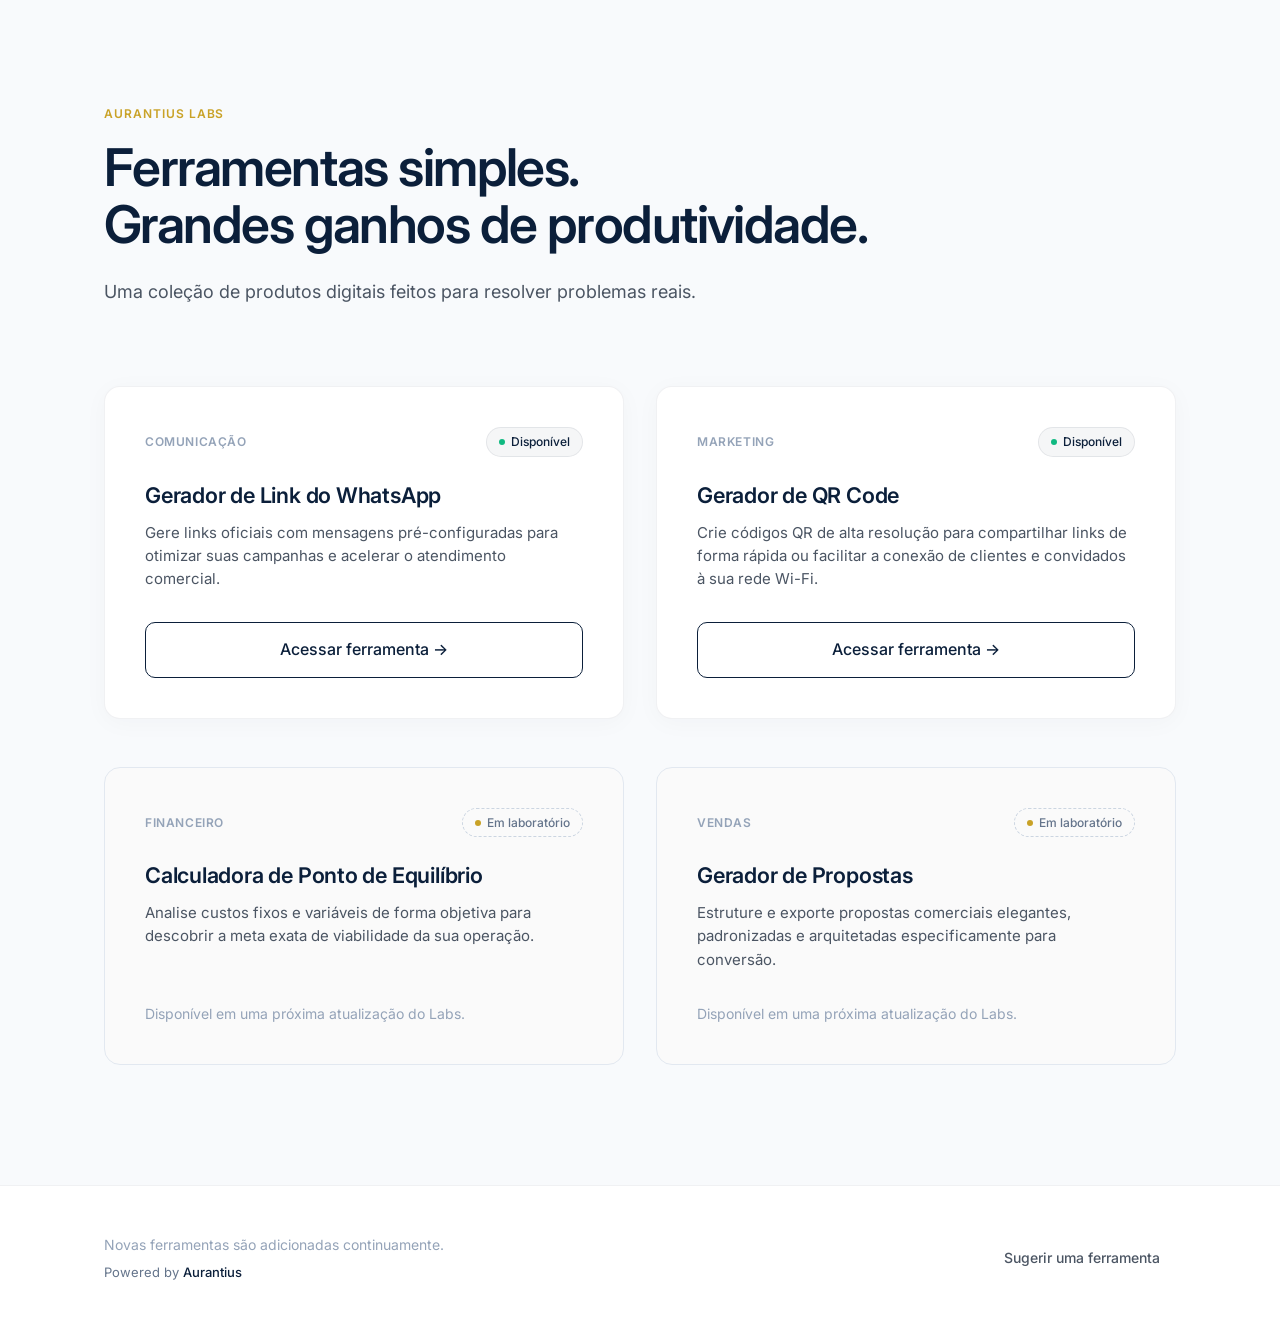
==== labs/index.html @ f9ce3b04 "feat: estrutura Aurantius Labs e novas ferramentas digitais Estruturação inicial do Aurantius Labs c" ====
<!DOCTYPE html>
<html lang="pt-BR">
<head>
    <meta charset="UTF-8">
    <meta name="viewport" content="width=device-width, initial-scale=1.0">
    
    <title>Aurantius Labs | Ecossistema de Ferramentas</title>
    <meta name="description" content="Uma coleção de produtos digitais desenvolvidos pela AURANTIUS. Soluções úteis, elegantes e focadas em resolver desafios reais.">
    
    <!-- Favicons -->
    <link rel="apple-touch-icon" sizes="180x180" href="../assets/images/apple-touch-icon.png">
    <link rel="icon" type="image/png" sizes="32x32" href="../assets/images/favicon-32x32.png">
    <link rel="icon" type="image/png" sizes="16x16" href="../assets/images/favicon-16x16.png">
    <link rel="manifest" href="../assets/images/site.webmanifest">
    
    <!-- Tipografia: Inter -->
    <link rel="preconnect" href="https://fonts.googleapis.com">
    <link rel="preconnect" href="https://fonts.gstatic.com" crossorigin>
    <link href="https://fonts.googleapis.com/css2?family=Inter:wght@400;500;600&display=swap" rel="stylesheet">
    
    <!-- CSS: Global e Local -->
    <link rel="stylesheet" href="../assets/css/global.css">
    <link rel="stylesheet" href="style.css">
</head>
<body class="labs-directory">

    <!-- CABEÇALHO DO LABS -->
    <header class="labs-header">
        <div class="container header-container">
            <span class="labs-badge" aria-label="Ambiente de desenvolvimento de produtos">Aurantius Labs</span>
            
            <h1 class="labs-title">
                Ferramentas simples.<br>
                Grandes ganhos de produtividade.
            </h1>
            
            <p class="labs-description">
                Uma coleção de produtos digitais feitos para resolver problemas reais.
            </p>
        </div>
    </header>

    <!-- ÁREA PRINCIPAL (Diretório) -->
    <main class="labs-main">
        <div class="container">
            
            <section class="tools-grid" aria-label="Catálogo de ferramentas do Aurantius Labs">
                
                <!-- CARD 1: Gerador de Link do WhatsApp (Disponível) -->
                <article class="tool-card is-available">
                    <header class="tool-header">
                        <span class="tool-category">Comunicação</span>
                        <span class="tool-status status-available">Disponível</span>
                    </header>
                    <div class="tool-body">
                        <h2 class="tool-name">Gerador de Link do WhatsApp</h2>
                        <p class="tool-desc">Gere links oficiais com mensagens pré-configuradas para otimizar suas campanhas e acelerar o atendimento comercial.</p>
                    </div>
                    <footer class="tool-footer">
                        <a href="gerador-link-whatsapp/" class="btn tool-action">Acessar ferramenta &rarr;</a>
                    </footer>
                </article>

                <!-- CARD 2: Gerador de QR Code (Disponível) -->
                <article class="tool-card is-available">
                    <header class="tool-header">
                        <span class="tool-category">Marketing</span>
                        <span class="tool-status status-available">Disponível</span>
                    </header>
                    <div class="tool-body">
                        <h2 class="tool-name">Gerador de QR Code</h2>
                        <p class="tool-desc">Crie códigos QR de alta resolução para compartilhar links de forma rápida ou facilitar a conexão de clientes e convidados à sua rede Wi-Fi.</p>
                    </div>
                    <footer class="tool-footer">
                        <a href="gerador-qrcode/" class="btn tool-action">Acessar ferramenta &rarr;</a>
                    </footer>
                </article>

                <!-- CARD 3: Calculadora de Ponto de Equilíbrio (Em laboratório) -->
                <article class="tool-card is-developing">
                    <header class="tool-header">
                        <span class="tool-category">Financeiro</span>
                        <span class="tool-status status-lab">Em laboratório</span>
                    </header>
                    <div class="tool-body">
                        <h2 class="tool-name">Calculadora de Ponto de Equilíbrio</h2>
                        <p class="tool-desc">Analise custos fixos e variáveis de forma objetiva para descobrir a meta exata de viabilidade da sua operação.</p>
                    </div>
                    <footer class="tool-footer">
                        <p class="tool-future-note">Disponível em uma próxima atualização do Labs.</p>
                    </footer>
                </article>

                <!-- CARD 4: Gerador de Propostas (Em laboratório) -->
                <article class="tool-card is-developing">
                    <header class="tool-header">
                        <span class="tool-category">Vendas</span>
                        <span class="tool-status status-lab">Em laboratório</span>
                    </header>
                    <div class="tool-body">
                        <h2 class="tool-name">Gerador de Propostas</h2>
                        <p class="tool-desc">Estruture e exporte propostas comerciais elegantes, padronizadas e arquitetadas especificamente para conversão.</p>
                    </div>
                    <footer class="tool-footer">
                        <p class="tool-future-note">Disponível em uma próxima atualização do Labs.</p>
                    </footer>
                </article>

            </section>

        </div>
    </main>

    <!-- RODAPÉ DO LABS -->
    <footer class="labs-footer">
        <div class="container footer-container">
            <div class="footer-info">
                <p class="footer-note">Novas ferramentas são adicionadas continuamente.</p>
                <span class="footer-signature">Powered by <a href="../index.html" class="signature-link">Aurantius</a></span>
            </div>
            <a href="mailto:converse@aurantius.com.br?subject=Sugestão de Ferramenta - Aurantius Labs" class="suggest-link">Sugerir uma ferramenta</a>
        </div>
    </footer>

    <!-- Script de Microinterações -->
    <script src="script.js" defer></script>
</body>
</html>
---- assets/css/global.css ----
/* =========================================
   VARIÁVEIS (Design System Premium)
========================================= */
:root {
    /* Cores */
    --primary: #0B1F3A;
    --accent: #C9A227;
    --background: #FFFFFF;
    --text-main: #111827;
    --text-muted: #4B5563;
    --border: rgba(11, 31, 58, 0.06); 
    --white: #FFFFFF;
    
    /* Espaçamentos & Layout */
    --container-width: 1120px;
    --section-padding: 160px 0; 
    
    /* Border Radius (Consistência matemática) */
    --radius-btn: 10px;
    --radius-card: 16px;
    --radius-capsule: 999px;
    --radius-panel: 32px; 
    
    /* Animações */
    --ease-out: cubic-bezier(0.16, 1, 0.3, 1); 
    --transition-fast: 180ms var(--ease-out);
    --transition-base: 250ms var(--ease-out);
    --transition-slow: 350ms var(--ease-out);
}

/* =========================================
   RESETS, TYPOGRAPHY & ANTI-ALIASING
========================================= */
* {
    margin: 0;
    padding: 0;
    box-sizing: border-box;
}

body {
    font-family: 'Inter', sans-serif;
    background-color: var(--background);
    color: var(--text-main);
    line-height: 1.6;
    -webkit-font-smoothing: antialiased;
    -moz-osx-font-smoothing: grayscale;
    text-rendering: optimizeLegibility;
}

.container {
    max-width: var(--container-width);
    margin: 0 auto;
    padding: 0 24px;
}

h1, h2, h3 {
    font-weight: 500;
    letter-spacing: -0.03em;
    line-height: 1.15;
}

h1 {
    font-size: 4.5rem;
    color: var(--white);
    margin-bottom: 24px;
}

h2 {
    font-size: 2.75rem;
    margin-bottom: 24px;
    color: var(--primary);
}

h3 {
    font-size: 1.25rem;
    color: var(--primary);
}

p {
    color: var(--text-muted);
    font-size: 1.125rem;
    margin-bottom: 0; 
}

a {
    text-decoration: none;
    color: inherit;
    transition: color var(--transition-base);
}

/* =========================================
   BOTÕES (Engenharia Premium)
========================================= */
.btn {
    display: inline-flex;
    align-items: center;
    justify-content: center;
    gap: 12px;
    padding: 14px 28px;
    border-radius: var(--radius-btn);
    font-weight: 500;
    font-size: 1rem;
    cursor: pointer;
    transition: transform var(--transition-fast), box-shadow var(--transition-fast), background var(--transition-fast);
    border: 1px solid transparent;
    user-select: none;
}

.btn-primary {
    background: linear-gradient(180deg, var(--accent) 0%, #BA9522 100%);
    color: var(--primary);
    box-shadow: 0 2px 10px rgba(201, 162, 39, 0.15), inset 0 1px 0 rgba(255, 255, 255, 0.25);
}

.btn-primary:hover {
    background: linear-gradient(180deg, #D4B03B 0%, var(--accent) 100%);
    transform: translateY(-2px);
    box-shadow: 0 8px 24px rgba(201, 162, 39, 0.25), inset 0 1px 0 rgba(255, 255, 255, 0.4);
}

.btn-outline {
    border-color: rgba(255, 255, 255, 0.15);
    color: var(--white);
}

.btn-outline:hover {
    background-color: rgba(255, 255, 255, 0.06);
}

.icon-small {
    width: 18px;
    height: 18px;
}

/* =========================================
   SEÇÕES, GRID & DIVISORES
========================================= */
.section {
    padding: var(--section-padding);
    position: relative;
}

.section-divider {
    border-bottom: 1px solid var(--border);
}

/* Grid Perfeito */
.bg-grid::before {
    content: '';
    position: absolute;
    inset: 0;
    background-image: 
        linear-gradient(to right, rgba(11, 31, 58, 0.025) 1px, transparent 1px),
        linear-gradient(to bottom, rgba(11, 31, 58, 0.025) 1px, transparent 1px);
    background-size: 64px 64px;
    z-index: 0;
    pointer-events: none;
}

.bg-grid .container {
    position: relative;
    z-index: 1;
}

.section-header {
    margin-bottom: 80px;
}

.section-header.expanded {
    max-width: 100%;
}

.section-header.expanded .constrained-p {
    max-width: 760px;
}

/* =========================================
   NAVBAR (Cápsula Flutuante)
========================================= */
.navbar-wrapper {
    position: fixed;
    top: 24px;
    width: 100%;
    z-index: 100;
    display: flex;
    justify-content: center;
    pointer-events: none;
}

.navbar {
    width: calc(100% - 48px);
    max-width: 960px;
    background: rgba(255, 255, 255, 0.06); 
    border: 1px solid rgba(255, 255, 255, 0.08);
    border-radius: var(--radius-capsule);
    backdrop-filter: blur(12px);
    -webkit-backdrop-filter: blur(12px);
    padding: 12px 32px;
    transition: background var(--transition-slow), border-color var(--transition-slow), box-shadow var(--transition-slow);
    pointer-events: auto;
}

.navbar.scrolled {
    background: rgba(255, 255, 255, 0.88);
    border-color: rgba(11, 31, 58, 0.06);
    box-shadow: 0 16px 40px rgba(11, 31, 58, 0.04), 0 4px 12px rgba(11, 31, 58, 0.02);
}

.navbar-container {
    display: flex;
    justify-content: space-between;
    align-items: center;
}

.logo {
    font-weight: 600;
    font-size: 1.3rem; 
    letter-spacing: 0.12em;
    color: var(--white);
    transition: color var(--transition-base);
}

.navbar.scrolled .logo {
    color: var(--primary);
}

.navbar.scrolled .btn-outline {
    border-color: var(--border);
    color: var(--primary);
}

.navbar.scrolled .btn-outline:hover {
    background-color: #F8FAFC;
}

/* =========================================
   HERO 
========================================= */
.hero {
    position: relative;
    min-height: 100vh;
    min-height: 100svh;
    display: flex;
    align-items: center;
    overflow: hidden;
    background-color: #040A12;
    padding-top: 160px;
    padding-bottom: 120px;
}

.hero-layer {
    position: absolute;
    inset: -30px; 
    will-change: transform;
}

.hero-bg-layer {
    background-image: url('../images/hero-background.jpg');
    background-position: center;
    background-size: cover;
    z-index: 1;
}

.hero-gradient-layer {
    z-index: 2;
    background: linear-gradient(135deg, rgba(11, 31, 58, 0.75) 0%, rgba(5, 15, 28, 0.92) 100%);
    background-size: 200% 200%;
    animation: heroGradientShift 30s ease-in-out infinite alternate;
}

@keyframes heroGradientShift {
    0% { background-position: 0% 0%; }
    100% { background-position: 100% 100%; }
}

.hero-light-layer {
    z-index: 3;
    pointer-events: none;
}

.light-gold {
    position: absolute;
    top: 20%;
    left: 30%;
    width: 50vw;
    height: 50vw;
    background: radial-gradient(circle, rgba(201, 162, 39, 0.04) 0%, transparent 60%);
    transform: translate(-50%, -50%);
}

.light-blue {
    position: absolute;
    bottom: -10%;
    right: -10%;
    width: 60vw;
    height: 60vw;
    background: radial-gradient(circle, rgba(11, 31, 58, 0.15) 0%, transparent 60%);
    transform: translate(-50%, -50%);
}

.hero-vignette {
    position: absolute;
    inset: 0;
    box-shadow: inset 0 0 160px rgba(0, 0, 0, 0.65);
    z-index: 4;
    pointer-events: none;
}

.hero-content {
    position: relative;
    z-index: 5;
    max-width: 860px;
    display: flex;
    flex-direction: column;
    align-items: flex-start;
    width: 100%;
}

.hero-content p {
    color: rgba(255, 255, 255, 0.85);
    font-size: 1.35rem;
    line-height: 1.6;
    margin-bottom: 48px;
    max-width: 680px;
}

.scroll-indicator {
    position: absolute;
    bottom: 40px;
    left: 50%;
    transform: translateX(-50%);
    color: rgba(255, 255, 255, 0.4);
    z-index: 10;
    transition: color var(--transition-fast), transform var(--transition-fast);
}

.scroll-indicator:hover {
    color: var(--white);
    transform: translate(-50%, 4px);
}

/* =========================================
   CARDS 
========================================= */
.grid-3 {
    display: grid;
    grid-template-columns: repeat(3, 1fr);
    gap: 32px;
}

.card {
    background: var(--white);
    border: 1px solid var(--border);
    border-radius: var(--radius-card);
    padding: 48px 40px;
    height: 100%;
    display: flex;
    flex-direction: column;
    gap: 40px; 
    transition: transform var(--transition-base), box-shadow var(--transition-base);
    box-shadow: 0 4px 20px rgba(11, 31, 58, 0.02);
}

.card-text-group {
    display: flex;
    flex-direction: column;
    gap: 12px; 
}

.card:hover {
    transform: translateY(-5px); 
    box-shadow: 0 16px 48px rgba(11, 31, 58, 0.07); 
}

.card-icon {
    color: var(--primary);
    width: 28px;
    height: 28px;
    transition: color var(--transition-base);
}

.card:hover .card-icon {
    color: var(--accent); 
}

/* =========================================
   COMO PENSAMOS
========================================= */
#como-pensamos {
    background: linear-gradient(180deg, #FFFFFF 0%, #F8FAFC 25%, #F3F5F8 50%, #F8FAFC 75%, #FFFFFF 100%);
    padding: 190px 0;
}

.grid-2 {
    display: grid;
    grid-template-columns: 1fr 1fr;
    gap: 100px;
}
.align-center { align-items: center; }

.text-content {
    display: flex;
    flex-direction: column;
    gap: 20px;
}

.elegant-list {
    list-style: none;
    display: flex;
    flex-direction: column;
    gap: 8px;
}

.elegant-list li {
    display: flex;
    align-items: center;
    gap: 20px;
    font-size: 1.125rem;
    color: var(--primary);
    padding: 16px 0;
    border-bottom: 1px solid var(--border);
}
.elegant-list li:last-child { border-bottom: none; }

.list-icon {
    color: var(--accent);
    width: 20px;
    height: 20px;
    flex-shrink: 0;
}

/* =========================================
   SOLUÇÕES
========================================= */
.grid-auto {
    display: grid;
    grid-template-columns: repeat(auto-fill, minmax(320px, 1fr));
    gap: 20px;
}

.card-small {
    display: flex;
    align-items: center;
    gap: 16px;
    padding: 24px 28px;
    border: 1px solid var(--border);
    border-radius: var(--radius-btn);
    background: var(--white);
    color: var(--primary);
    font-weight: 500;
    transition: transform var(--transition-base), box-shadow var(--transition-base), border-color var(--transition-base);
    box-shadow: 0 2px 10px rgba(11, 31, 58, 0.015);
}

.card-small i {
    color: var(--text-muted);
    width: 22px;
    height: 22px;
    transition: color var(--transition-base);
}

.card-small:hover {
    transform: translateY(-4px);
    border-color: rgba(11, 31, 58, 0.1);
    box-shadow: 0 12px 32px rgba(11, 31, 58, 0.06);
}

.card-small:hover i {
    color: var(--accent);
}

/* =========================================
   AURANTIUS LABS (Preview)
========================================= */
#aurantius-labs-preview {
    padding: 100px 0 60px; /* Mais compacto para atuar como transição fluida */
}

.labs-preview-wrapper {
    text-align: center;
    max-width: 720px;
    margin: 0 auto;
    display: flex;
    flex-direction: column;
    align-items: center;
}

.labs-badge-tag {
    display: inline-flex;
    align-items: center;
    gap: 8px;
    font-size: 0.75rem;
    font-weight: 600;
    text-transform: uppercase;
    letter-spacing: 0.12em;
    color: var(--accent);
    margin-bottom: 24px;
}

.labs-badge-tag::before {
    content: '';
    display: block;
    width: 6px;
    height: 6px;
    background-color: var(--accent);
    border-radius: 50%;
}

.labs-preview-wrapper h2 {
    margin-bottom: 24px;
}

.labs-preview-wrapper p {
    margin-bottom: 40px;
    font-size: 1.125rem;
    color: var(--text-muted);
}

.btn-outline-dark {
    border-color: var(--border);
    color: var(--primary);
    background-color: transparent;
}

.btn-outline-dark:hover {
    border-color: rgba(11, 31, 58, 0.15);
    background-color: #F8FAFC;
    color: var(--primary);
    box-shadow: 0 4px 12px rgba(11, 31, 58, 0.03);
    transform: translateY(-2px);
}

/* =========================================
   CTA FINAL (Card Flutuante Premium)
========================================= */
.cta-section {
    background-color: var(--background);
    padding: 90px 0 160px;
}

.cta-card-container {
    max-width: 1280px;
}

.cta-card {
    background: radial-gradient(ellipse at top, #0d2546 0%, #0B1F3A 100%);
    border-radius: var(--radius-panel);
    padding: 120px 48px;
    position: relative;
    overflow: hidden;
    text-align: center;
    
    box-shadow: 0 32px 80px rgba(11, 31, 58, 0.08), 0 8px 32px rgba(11, 31, 58, 0.04);
    border: 1px solid rgba(255, 255, 255, 0.05); 
}

.cta-texture {
    position: absolute;
    inset: 0;
    background-image: 
        linear-gradient(to right, rgba(255, 255, 255, 0.02) 1px, transparent 1px),
        linear-gradient(to bottom, rgba(255, 255, 255, 0.02) 1px, transparent 1px);
    background-size: 40px 40px;
    filter: blur(0.5px);
    -webkit-mask-image: radial-gradient(ellipse at center, rgba(0,0,0,1) 0%, transparent 70%);
    mask-image: radial-gradient(ellipse at center, rgba(0,0,0,1) 0%, transparent 70%);
    z-index: 1;
    pointer-events: none;
}

.cta-lighting-title {
    position: absolute;
    top: 50%;
    left: 50%;
    transform: translate(-50%, -50%);
    width: 800px;
    height: 500px;
    background: radial-gradient(ellipse, rgba(255, 255, 255, 0.025) 0%, transparent 60%);
    pointer-events: none;
    z-index: 2;
}

.cta-content {
    position: relative;
    z-index: 3;
    max-width: 720px;
    margin: 0 auto;
}

.cta-card h2 { color: var(--white); }
.cta-card p {
    color: rgba(255, 255, 255, 0.75);
    margin-bottom: 56px; 
    font-size: 1.25rem;
}

.cta-btn-wrapper {
    position: relative;
    display: inline-block;
}

.cta-btn-glow {
    position: absolute;
    top: 50%;
    left: 50%;
    transform: translate(-50%, -50%);
    width: 140%;
    height: 180%;
    background: radial-gradient(ellipse, rgba(201, 162, 39, 0.12) 0%, transparent 65%);
    border-radius: 50px;
    z-index: -1;
    pointer-events: none;
    opacity: 0.8;
    transition: opacity var(--transition-base);
}

.cta-btn-wrapper:hover .cta-btn-glow {
    opacity: 1;
}

/* =========================================
   FOOTER
========================================= */
.footer {
    padding: 64px 0; 
    background-color: var(--white);
    border-top: 1px solid var(--border);
}

.footer-container {
    display: flex;
    justify-content: space-between;
    align-items: center;
    font-size: 0.9375rem;
    color: var(--text-muted);
}

.footer-logo {
    font-weight: 600;
    letter-spacing: 0.12em;
    color: var(--primary);
}

.footer-links {
    display: flex;
    gap: 56px; 
}
.footer-links a:hover { color: var(--primary); }

/* =========================================
   BOTÃO VOLTAR AO TOPO
========================================= */
.back-to-top {
    position: fixed;
    bottom: 40px;
    right: 40px;
    width: 46px; 
    height: 46px;
    border-radius: 50%;
    background-color: var(--primary);
    color: var(--white);
    border: none;
    cursor: pointer;
    display: flex;
    align-items: center;
    justify-content: center;
    opacity: 0;
    transform: translateY(20px) scale(0.95);
    transition: opacity var(--transition-base), transform var(--transition-base), background-color var(--transition-fast), box-shadow var(--transition-fast);
    box-shadow: 0 4px 16px rgba(11, 31, 58, 0.1);
    z-index: 99;
    pointer-events: none;
}

.back-to-top.visible {
    opacity: 1;
    transform: translateY(0) scale(1);
    pointer-events: auto;
}

.back-to-top:hover {
    background-color: var(--accent);
    color: var(--primary);
    box-shadow: 0 8px 24px rgba(201, 162, 39, 0.25);
}

/* =========================================
   MICROINTERAÇÕES GERAIS (Observer)
========================================= */
.fade-in {
    opacity: 0;
    transform: translateY(24px); 
    transition: opacity 600ms var(--ease-out), transform 600ms var(--ease-out);
    will-change: opacity, transform;
}

.fade-in.visible {
    opacity: 1;
    transform: translateY(0);
}

/* =========================================
   RESPONSIVIDADE
========================================= */
@media (max-width: 1024px) {
    h1 { font-size: 3.75rem; }
    h2 { font-size: 2.25rem; }
    .grid-2 { gap: 64px; }
}

@media (max-width: 768px) {
    :root { --section-padding: 100px 0; }
    #como-pensamos { padding: 120px 0; }
    h1 { font-size: 2.75rem; }
    h2 { font-size: 2rem; }
    .grid-2, .grid-3 { grid-template-columns: 1fr; gap: 32px; }
    
    .hero {
        padding-top: 140px;
        padding-bottom: 100px;
    }
    
    .navbar { width: calc(100% - 32px); padding: 12px 24px; }
    .back-to-top { bottom: 24px; right: 24px; }
    .footer-container { flex-direction: column; gap: 32px; text-align: center; }

    #aurantius-labs-preview { padding: 60px 0; }
    
    .cta-section { padding: 64px 0 80px; }
    .cta-card {
        padding: 80px 24px;
        border-radius: 28px;
    }
    .cta-card p {
        font-size: 1.125rem;
        margin-bottom: 40px;
    }
}
---- labs/style.css ----
/**
 * AURANTIUS LABS
 * Diretório de Ferramentas e Ecossistema
 * 
 * Filosofia Visual: Minimalismo, organização, arquitetura escalável e 
 * foco absoluto no produto (Show, don't tell).
 */

/* ==========================================================================
   LAYOUT BASE
   ========================================================================== */

.labs-directory {
    background-color: #F8FAFC; 
    min-height: 100vh;
    display: flex;
    flex-direction: column;
}

.labs-main {
    flex: 1; 
    padding-bottom: 120px;
}

/* ==========================================================================
   CABEÇALHO DO LABS
   ========================================================================== */

.labs-header {
    padding: 100px 0 80px; 
}

.labs-badge {
    display: inline-block;
    font-size: 0.75rem;
    font-weight: 600;
    text-transform: uppercase;
    letter-spacing: 0.08em;
    color: var(--accent); 
    margin-bottom: 16px;
}

.labs-title {
    font-size: 3.25rem;
    font-weight: 600;
    color: var(--primary); 
    letter-spacing: -0.03em;
    margin-bottom: 24px;
    line-height: 1.1;
}

.labs-description {
    font-size: 1.125rem;
    color: var(--text-muted);
    max-width: 780px; 
    line-height: 1.6;
    margin: 0;
}

/* ==========================================================================
   GRID DE FERRAMENTAS
   ========================================================================== */

.tools-grid {
    display: grid;
    grid-template-columns: repeat(auto-fill, minmax(340px, 1fr));
    column-gap: 32px;
    row-gap: 48px;
}

/* ==========================================================================
   CARDS DE PRODUTO
   ========================================================================== */

.tool-card {
    background-color: var(--white);
    border: 1px solid var(--border);
    border-radius: var(--radius-card);
    padding: 40px; 
    display: flex;
    flex-direction: column;
    gap: 24px;
    height: 100%;
    transition: transform var(--transition-base), box-shadow var(--transition-base), border-color var(--transition-base);
}

.tool-header {
    display: flex;
    justify-content: space-between;
    align-items: center;
}

.tool-category {
    font-size: 0.75rem;
    font-weight: 600;
    text-transform: uppercase;
    letter-spacing: 0.05em;
    color: #94A3B8; 
}

/* Badges de Status (Padrão Software) */
.tool-status {
    display: inline-flex;
    align-items: center;
    gap: 6px; 
    font-size: 0.75rem;
    font-weight: 500;
    padding: 4px 12px;
    border-radius: var(--radius-capsule);
}

.tool-status::before {
    content: '';
    display: block;
    width: 6px;
    height: 6px;
    border-radius: 50%;
}

.tool-body {
    display: flex;
    flex-direction: column;
    gap: 12px;
    flex: 1; 
}

.tool-name {
    font-size: 1.35rem;
    font-weight: 600;
    color: var(--primary);
    letter-spacing: -0.01em;
    line-height: 1.3;
    margin: 0;
}

.tool-desc {
    font-size: 0.9375rem;
    color: var(--text-muted);
    line-height: 1.55;
    margin: 0;
}

.tool-footer {
    margin-top: 8px;
}

/* ==========================================================================
   ESTADOS DOS CARDS
   ========================================================================== */

/* ESTADO 1: Disponível */
.tool-card.is-available {
    box-shadow: 0 4px 24px rgba(11, 31, 58, 0.03); 
}

.tool-card.is-available:hover {
    transform: translateY(-2px); 
    box-shadow: 0 12px 32px rgba(11, 31, 58, 0.06); 
    border-color: rgba(11, 31, 58, 0.08);
}

.status-available {
    background-color: rgba(11, 31, 58, 0.04);
    color: var(--primary);
    border: 1px solid rgba(11, 31, 58, 0.08);
}

.status-available::before {
    background-color: #10B981;
}

/* Botão Específico do Labs */
.tool-action {
    width: 100%;
    background-color: var(--white);
    border: 1px solid var(--primary);
    color: var(--primary);
}

.tool-action:hover {
    background-color: var(--accent); 
    border-color: var(--accent);
    color: var(--primary); 
}

/* ESTADO 2: Em Laboratório */
.tool-card.is-developing {
    background-color: #FAFAFA; 
    border-color: #E2E8F0;
    box-shadow: none;
}

.tool-card.is-developing:hover {
    border-color: #CBD5E1; 
}

.status-lab {
    background-color: transparent;
    color: #64748B;
    border: 1px dashed #CBD5E1; 
}

.status-lab::before {
    background-color: var(--accent);
}

.tool-future-note {
    font-size: 0.875rem;
    color: #94A3B8;
    margin: 0;
    line-height: 1.5;
}

/* ==========================================================================
   RODAPÉ DO LABS E ASSINATURA
   ========================================================================== */

.labs-footer {
    padding: 48px 0;
    background-color: var(--white);
    border-top: 1px solid var(--border);
}

.labs-footer .footer-container {
    display: flex;
    justify-content: space-between;
    align-items: center;
    gap: 24px;
}

.footer-info {
    display: flex;
    flex-direction: column;
    gap: 6px;
}

.footer-note {
    font-size: 0.875rem;
    color: #94A3B8;
    margin: 0;
}

/* Ajuste de legibilidade e peso para a assinatura */
.footer-signature {
    font-size: 0.8125rem; /* ~13px */
    color: #64748B; /* Cinza médio, muito mais legível que o anterior */
    font-weight: 400;
}

.signature-link {
    color: var(--primary); /* Azul Institucional #0B1F3A */
    text-decoration: none;
    font-weight: 500; /* Leve destaque de peso na marca */
    transition: opacity var(--transition-fast);
}

.signature-link:hover {
    opacity: 0.75; /* Hover extremamente sutil */
}

.suggest-link {
    font-size: 0.875rem;
    font-weight: 500;
    color: var(--text-muted);
    text-decoration: none;
    padding: 8px 16px;
    border-radius: var(--radius-capsule);
    transition: all var(--transition-fast);
}

.suggest-link:hover {
    color: var(--primary);
    background-color: #F8FAFC;
}

/* ==========================================================================
   RESPONSIVIDADE
   ========================================================================== */

@media (max-width: 1024px) {
    .labs-title {
        font-size: 2.75rem;
    }
}

@media (max-width: 768px) {
    .labs-header {
        padding: 80px 0 64px;
    }

    .labs-title {
        font-size: 2.25rem;
    }

    .tools-grid {
        grid-template-columns: 1fr;
        column-gap: 24px;
        row-gap: 32px; 
    }

    .tool-card {
        padding: 32px; 
    }

    .labs-footer .footer-container {
        flex-direction: column;
        text-align: center;
    }

    .footer-info {
        align-items: center;
    }
}
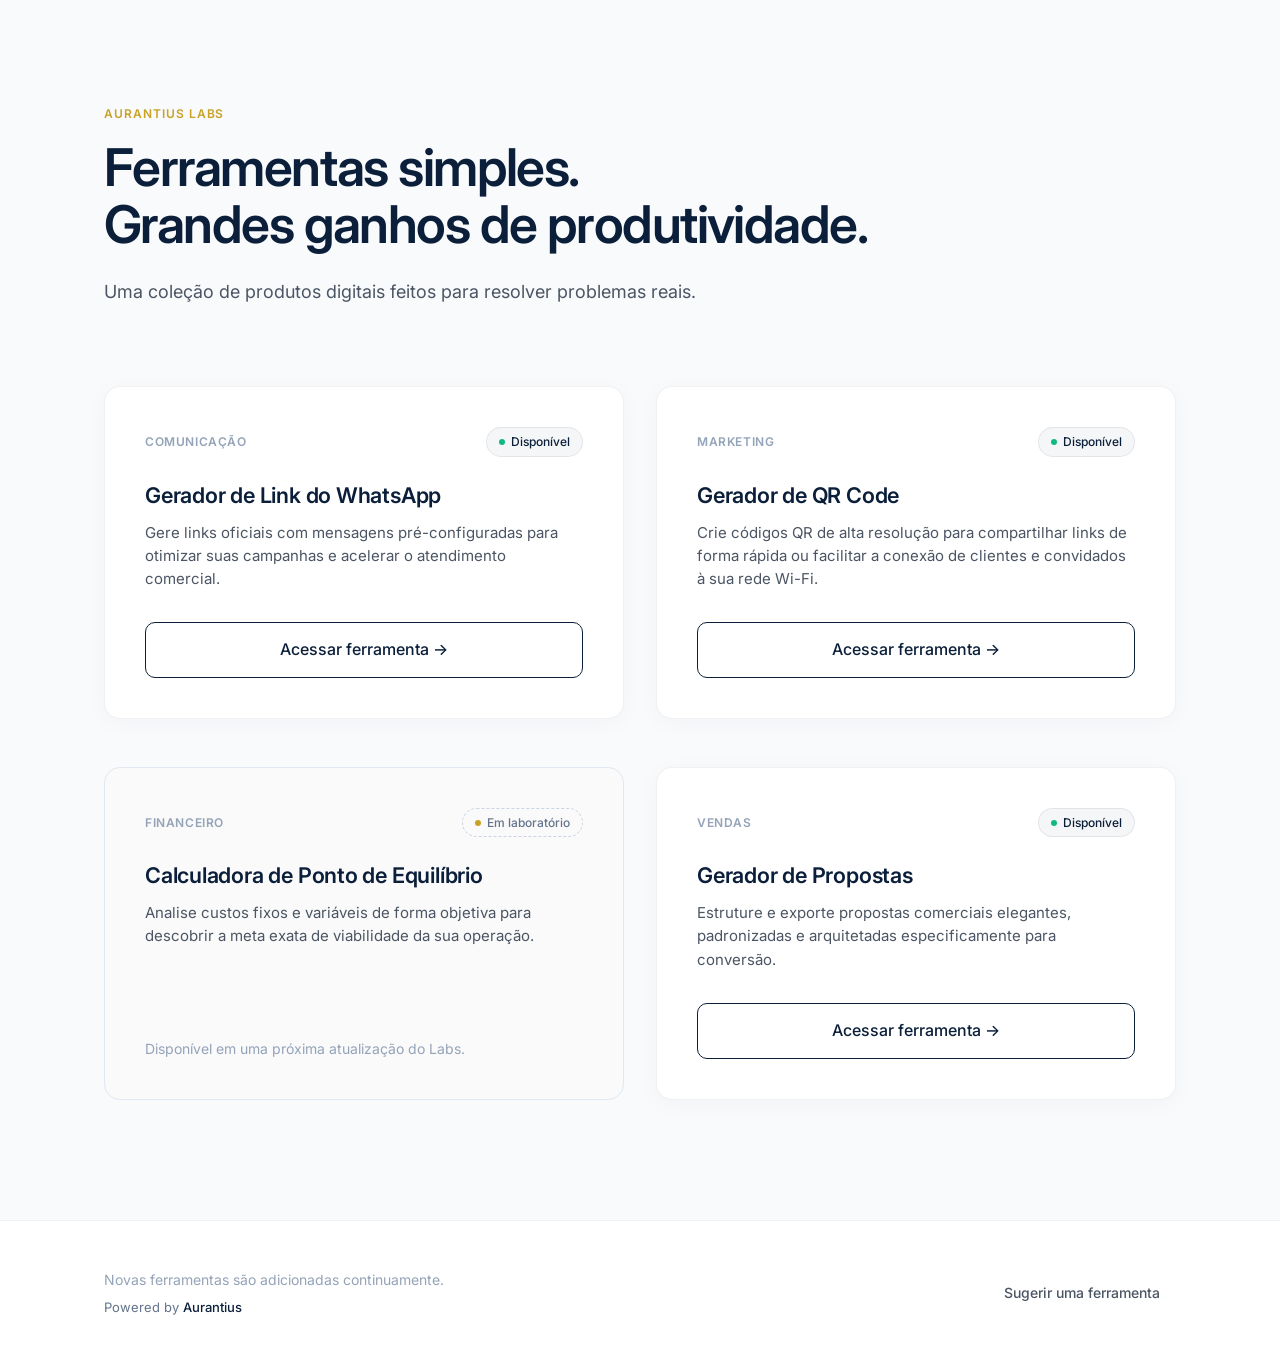
==== commit 32837a60: "feat: adiciona gerador de propostas ao Aurantius Labs Adiciona a nova ferramenta Gerador de Proposta" ====
--- a/labs/index.html
+++ b/labs/index.html
@@ -91,18 +91,18 @@
                     </footer>
                 </article>
 
-                <!-- CARD 4: Gerador de Propostas (Em laboratório) -->
-                <article class="tool-card is-developing">
+                <!-- CARD 4: Gerador de Propostas (Disponível) -->
+                <article class="tool-card is-available">
                     <header class="tool-header">
                         <span class="tool-category">Vendas</span>
-                        <span class="tool-status status-lab">Em laboratório</span>
+                        <span class="tool-status status-available">Disponível</span>
                     </header>
                     <div class="tool-body">
                         <h2 class="tool-name">Gerador de Propostas</h2>
                         <p class="tool-desc">Estruture e exporte propostas comerciais elegantes, padronizadas e arquitetadas especificamente para conversão.</p>
                     </div>
                     <footer class="tool-footer">
-                        <p class="tool-future-note">Disponível em uma próxima atualização do Labs.</p>
+                        <a href="gerador-propostas/" class="btn tool-action">Acessar ferramenta &rarr;</a>
                     </footer>
                 </article>
 
@@ -116,7 +116,7 @@
         <div class="container footer-container">
             <div class="footer-info">
                 <p class="footer-note">Novas ferramentas são adicionadas continuamente.</p>
-                <span class="footer-signature">Powered by <a href="../index.html" class="signature-link">Aurantius</a></span>
+                <span class="footer-signature">Powered by <a href="https://www.aurantius.com.br/" class="signature-link">Aurantius</a></span>
             </div>
             <a href="mailto:converse@aurantius.com.br?subject=Sugestão de Ferramenta - Aurantius Labs" class="suggest-link">Sugerir uma ferramenta</a>
         </div>
